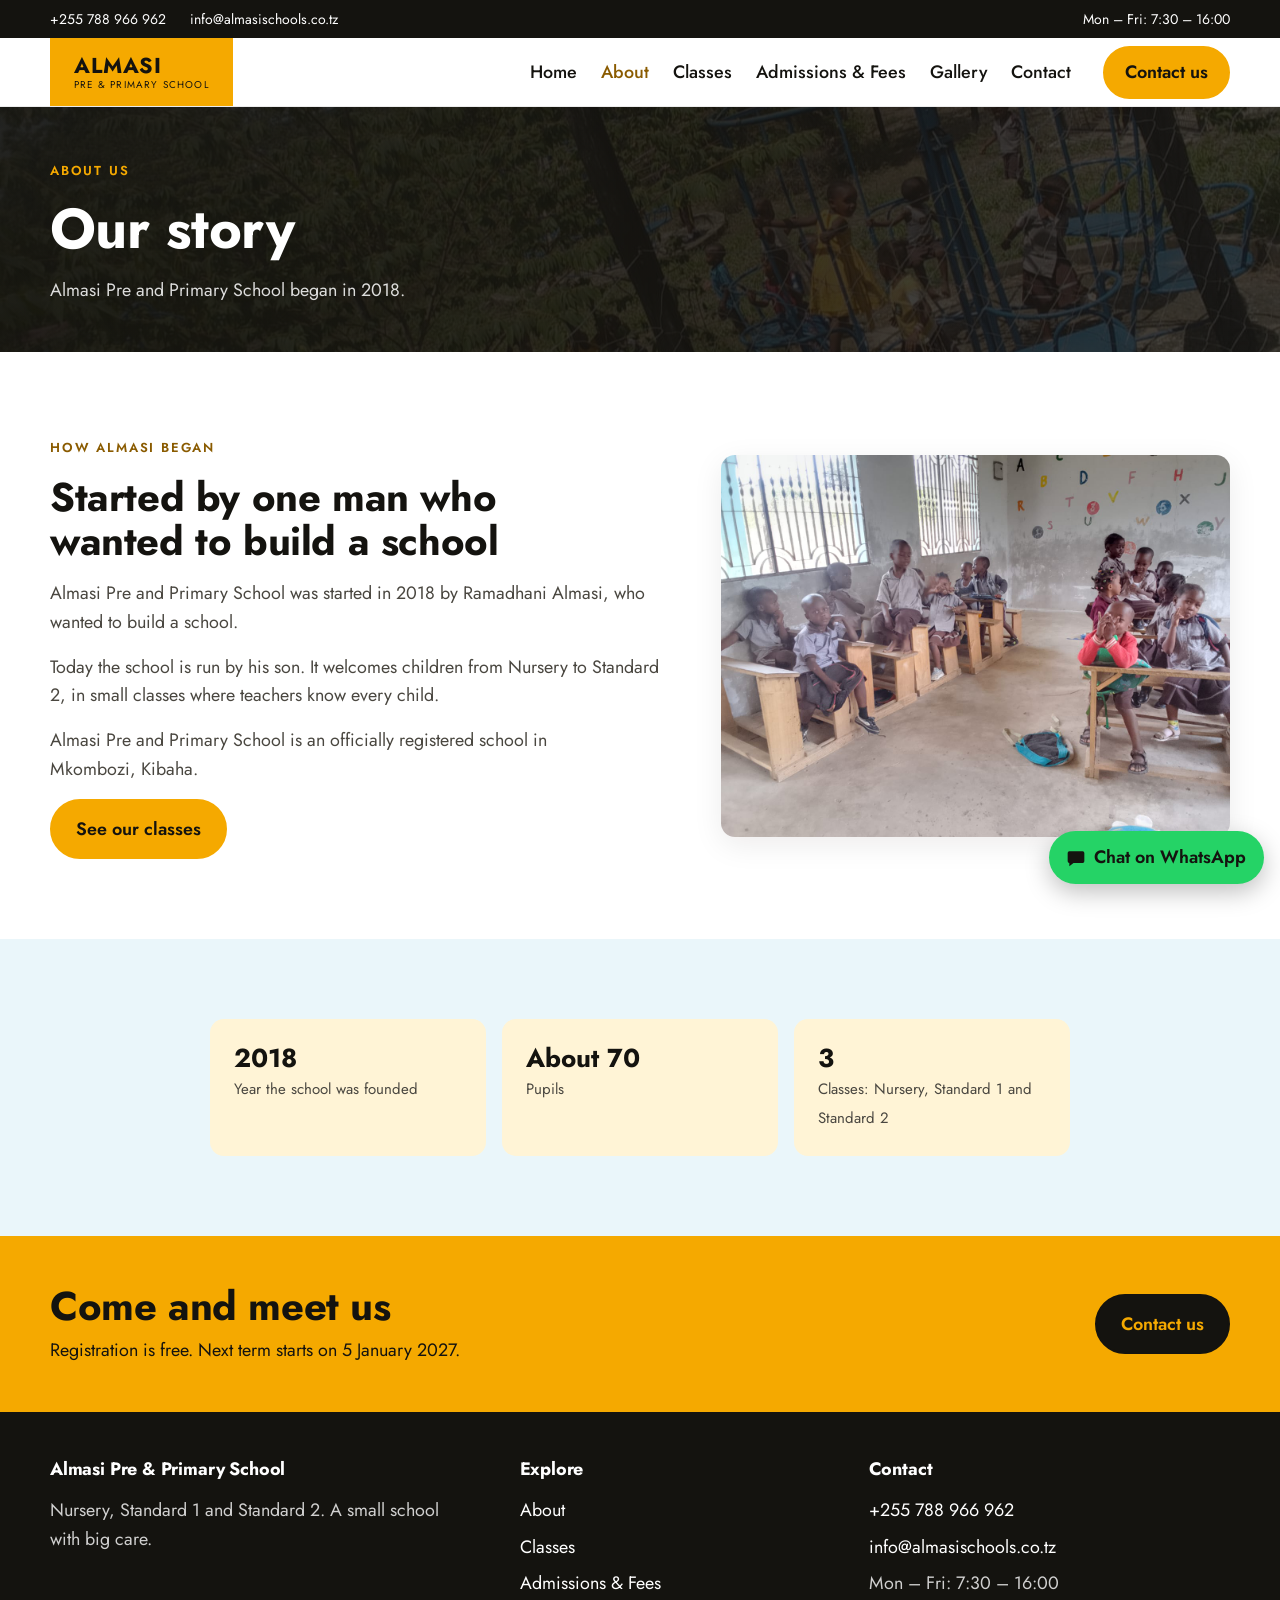
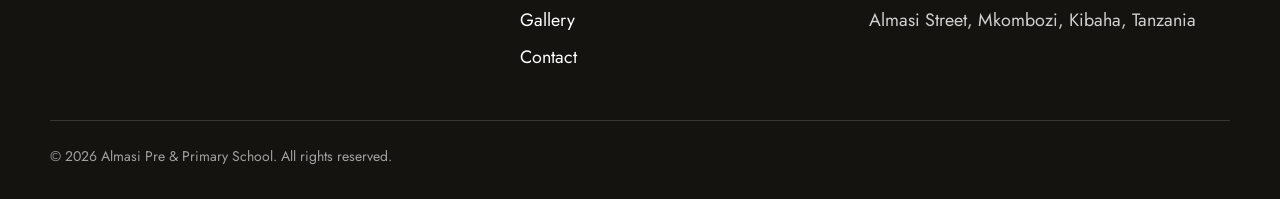
==== about.html @ e77868cb "Initial commit - Almasi Pre and Primary School website" ====
<!doctype html>
<html lang="en">
<head>
  <meta charset="utf-8">
  <meta name="viewport" content="width=device-width, initial-scale=1">
  <title>About | Almasi Pre &amp; Primary School</title>
  <meta name="description" content="Almasi Pre and Primary School was started in 2018 by Ramadhani Almasi in Mkombozi, Kibaha. Read our story.">
  <link rel="preconnect" href="https://fonts.googleapis.com">
  <link rel="preconnect" href="https://fonts.gstatic.com" crossorigin>
  <link href="https://fonts.googleapis.com/css2?family=Jost:wght@400;500;600;700&display=swap" rel="stylesheet">
  <link rel="stylesheet" href="css/tokens.css">
  <link rel="stylesheet" href="css/base.css">
  <link rel="stylesheet" href="css/header.css">
  <link rel="stylesheet" href="css/sections.css">
  <link rel="stylesheet" href="css/footer.css">
  <link rel="stylesheet" href="css/pages.css">
  <script src="js/main.js" defer></script>
</head>
<body>
  <a class="skip" href="#main">Skip to content</a>

  <!-- TODO: confirm email address and opening hours -->
  <div class="topbar">
    <div class="container">
      <div class="topbar__group">
        <a href="tel:+255788966962">+255 788 966 962</a>
        <a href="mailto:info@almasischools.co.tz">info@almasischools.co.tz</a>
      </div>
      <span>Mon – Fri: 7:30 – 16:00</span>
    </div>
  </div>

  <header class="site-header">
    <div class="container">
      <a class="brand" href="index.html" aria-label="Almasi Pre and Primary School, home">
        <strong>ALMASI</strong><span>Pre &amp; Primary School</span>
      </a>
      <button class="nav-toggle" aria-expanded="false" aria-controls="site-nav">Menu</button>
      <nav class="site-nav" id="site-nav" data-open="false" aria-label="Main">
        <ul>
          <li><a class="nav-link" href="index.html">Home</a></li>
          <li><a class="nav-link" href="about.html" aria-current="page">About</a></li>
          <li><a class="nav-link" href="classes.html">Classes</a></li>
          <li><a class="nav-link" href="admissions.html">Admissions &amp; Fees</a></li>
          <li><a class="nav-link" href="gallery.html">Gallery</a></li>
          <li><a class="nav-link" href="contact.html">Contact</a></li>
        </ul>
        <a class="btn" href="contact.html">Contact us</a>
      </nav>
    </div>
  </header>

  <main id="main">
    <section class="page-hero">
      <div class="container">
        <span class="eyebrow">About us</span>
        <h1>Our story</h1>
        <p>Almasi Pre and Primary School began in 2018.</p>
      </div>
    </section>

    <!-- TODO: this story uses only the facts given so far. Add the real details:
         why Ramadhani Almasi wanted a school, key milestones, and the name and role of the person running it today -->
    <section class="section">
      <div class="container about-grid">
        <div>
          <span class="eyebrow">How Almasi began</span>
          <h2>Started by one man who wanted to build a school</h2>
          <p>Almasi Pre and Primary School was started in 2018 by Ramadhani Almasi, who wanted to build a school.</p>
          <p>Today the school is run by his son. It welcomes children from Nursery to Standard 2, in small classes where teachers know every child.</p>
          <p>Almasi Pre and Primary School is an officially registered school in Mkombozi, Kibaha.</p>
          <a class="btn" href="classes.html">See our classes</a>
        </div>
        <div class="about-photo">
          <img src="img/gallery/classroom.jpg" width="1280" height="960" alt="Pupils sitting at their wooden desks in an Almasi classroom" loading="lazy">
        </div>
      </div>
    </section>

    <!-- TODO: update these numbers whenever they change -->
    <section class="section section--tint">
      <div class="narrow">
        <div class="facts">
          <div class="fact"><strong>2018</strong><span>Year the school was founded</span></div>
          <div class="fact"><strong>About 70</strong><span>Pupils</span></div>
          <div class="fact"><strong>3</strong><span>Classes: Nursery, Standard 1 and Standard 2</span></div>
        </div>
      </div>
    </section>

    <section class="band" aria-labelledby="visit-title">
      <div class="container">
        <div>
          <h2 id="visit-title">Come and meet us</h2>
          <p>Registration is free. Next term starts on 5 January 2027.</p>
        </div>
        <a class="btn" href="contact.html">Contact us</a>
      </div>
    </section>
  </main>

  <footer class="site-footer">
    <div class="container">
      <div class="footer__grid">
        <div>
          <h3>Almasi Pre &amp; Primary School</h3>
          <p>Nursery, Standard 1 and Standard 2. A small school with big care.</p>
        </div>
        <div>
          <h3>Explore</h3>
          <ul class="footer__list">
            <li><a href="about.html">About</a></li>
            <li><a href="classes.html">Classes</a></li>
            <li><a href="admissions.html">Admissions &amp; Fees</a></li>
            <li><a href="gallery.html">Gallery</a></li>
            <li><a href="contact.html">Contact</a></li>
          </ul>
        </div>
        <div>
          <h3>Contact</h3>
          <ul class="footer__list">
            <li><a href="tel:+255788966962">+255 788 966 962</a></li>
            <li><a href="mailto:info@almasischools.co.tz">info@almasischools.co.tz</a></li>
            <li>Mon – Fri: 7:30 – 16:00</li>
            <li>Almasi Street, Mkombozi, Kibaha, Tanzania</li>
          </ul>
        </div>
      </div>
      <div class="footer__legal">
        <p>&copy; 2026 Almasi Pre &amp; Primary School. All rights reserved.</p>
      </div>
    </div>
  </footer>

  <a class="whatsapp" href="https://wa.me/255788966962?text=Hello%20Almasi%20Pre%20%26%20Primary%20School%2C%20I%20would%20like%20to%20ask%20about%20admission." aria-label="Chat with us on WhatsApp">
    <svg viewBox="0 0 24 24" width="20" height="20" aria-hidden="true"><path fill="currentColor" d="M4 4h16a2 2 0 0 1 2 2v10a2 2 0 0 1-2 2H9l-5 4v-4H4a2 2 0 0 1-2-2V6a2 2 0 0 1 2-2z"/></svg>
    <span class="whatsapp__label">Chat on WhatsApp</span>
  </a>
</body>
</html>
---- css/tokens.css ----
:root {
  /* brand: from the uniform and the building */
  --yellow: #F5A900;
  --yellow-soft: #FFF4D6;
  --ink: #14130F;
  --ink-soft: #4A4740;
  --sky: #9ED8E6;
  --sky-soft: #EAF6FA;
  --paper: #FFFFFF;
  --amber-dark: #8A5B00; /* readable amber for text links on white */

  /* type */
  --font: "Jost", system-ui, -apple-system, "Segoe UI", Roboto, sans-serif;
  --step-0: clamp(1rem, 0.96rem + 0.2vw, 1.125rem);
  --step-1: clamp(1.25rem, 1.1rem + 0.7vw, 1.625rem);
  --step-2: clamp(1.625rem, 1.3rem + 1.5vw, 2.5rem);
  --step-3: clamp(2.25rem, 1.6rem + 2.4vw, 3.5rem);
  /* space (4px base) */
  --s-1: 0.25rem;
  --s-2: 0.5rem;
  --s-3: 1rem;
  --s-4: 1.5rem;
  --s-5: 2rem;
  --s-6: 3rem;
  --s-7: 5rem;
  --s-8: 7rem;

  /* shape */
  --radius: 14px;
  --radius-pill: 999px;
  --shadow: 0 8px 30px rgba(20, 19, 15, 0.08);
  --container: 1180px;
}
---- css/base.css ----
*, *::before, *::after { box-sizing: border-box; }

html { -webkit-text-size-adjust: 100%; scroll-behavior: smooth; }

body {
  margin: 0;
  font-family: var(--font);
  font-size: var(--step-0);
  line-height: 1.6;
  color: var(--ink);
  background: var(--paper);
}

img, svg, video { display: block; max-width: 100%; height: auto; }

h1, h2, h3 { line-height: 1.1; font-weight: 700; margin: 0 0 var(--s-3); letter-spacing: -0.01em; }
h1 { font-size: var(--step-3); }
h2 { font-size: var(--step-2); }
h3 { font-size: var(--step-1); }

p { margin: 0 0 var(--s-3); color: var(--ink-soft); }
a { color: var(--amber-dark); }

.container { width: min(100% - 2rem, var(--container)); margin-inline: auto; }

.btn {
  display: inline-flex;
  align-items: center;
  gap: var(--s-2);
  padding: 0.85rem 1.5rem;
  border-radius: var(--radius-pill);
  background: var(--yellow);
  color: var(--ink);
  border: 2px solid var(--yellow);
  font: inherit;
  font-weight: 600;
  text-decoration: none;
  cursor: pointer;
  transition: transform 150ms ease-out, background-color 150ms ease-out, color 150ms ease-out;
}
.btn:hover { background: var(--ink); color: var(--yellow); border-color: var(--ink); }
.btn:active { transform: scale(0.97); }
.btn--ghost { background: transparent; border-color: var(--ink); }

:focus-visible { outline: 3px solid var(--ink); outline-offset: 3px; }

@media (prefers-reduced-motion: reduce) {
* { animation: none !important; transition: none !important; scroll-behavior: auto !important; }
}

.eyebrow {
  display: inline-block; margin-bottom: var(--s-3);
  font-size: .8125rem; font-weight: 600; letter-spacing: .14em;
  text-transform: uppercase; color: var(--amber-dark);
}   

h1, h2, h3 { text-wrap: balance; }
html { scroll-padding-top: 5rem; }

p { text-wrap: pretty; }
---- css/header.css ----
.skip {
  position: absolute; left: -999px; top: 0;
  background: var(--ink); color: #fff; padding: .75rem 1rem; z-index: 100;
}
.skip:focus { left: 0; }

.topbar { display: none; background: var(--ink); color: #fff; font-size: .875rem; }
.topbar .container { display: flex; justify-content: space-between; gap: var(--s-4); padding-block: .5rem; }
.topbar__group { display: flex; flex-wrap: wrap; gap: var(--s-4); }
.topbar a { color: #fff; text-decoration: none; }
.topbar a:hover { color: var(--yellow); }

.site-header {
  position: sticky; top: 0; z-index: 50;
  background: var(--paper);
  border-bottom: 1px solid rgba(20, 19, 15, .08);
}
.site-header .container { display: flex; align-items: stretch; justify-content: space-between; min-height: 68px; }

.brand {
  display: flex; flex-direction: column; justify-content: center;
  padding: 0 var(--s-4); background: var(--yellow); color: var(--ink);
  text-decoration: none; line-height: 1;
}
.brand strong { font-size: 1.35rem; letter-spacing: .04em; }.brand span { margin-top: 4px; font-size: .62rem; letter-spacing: .12em; text-transform: uppercase; }
.nav-toggle {
  align-self: center; background: none; border: 2px solid var(--ink);
  border-radius: 10px; padding: .5rem .85rem; font: inherit; font-weight: 600; cursor: pointer;
}

.site-nav {
  display: none; position: absolute; inset: 100% 0 auto 0;
  background: var(--paper); border-bottom: 1px solid rgba(20, 19, 15, .08);
  padding: var(--s-3) 1rem var(--s-4);
}
.site-nav[data-open="true"] { display: block; }
.site-nav ul { list-style: none; margin: 0; padding: 0; display: grid; gap: var(--s-1); }
.nav-link { display: block; padding: .75rem .25rem; color: var(--ink); font-weight: 500; text-decoration: none; }
.nav-link[aria-current="page"] { color: var(--amber-dark); }
.site-nav .btn { margin-top: var(--s-3); }

@media (min-width: 720px) { .topbar { display: block; } }

@media (min-width: 900px) {
  .nav-toggle { display: none; }
  .site-nav, .site-nav[data-open="true"] {
    position: static; display: flex; align-items: center; gap: var(--s-5);
    padding: 0; border: 0; background: none;
  }
  .site-nav ul { display: flex; gap: var(--s-4); }
  .nav-link { padding: .5rem 0; }
  .nav-link:hover { color: var(--amber-dark); }
  .site-nav .btn { margin: 0; padding: .65rem 1.25rem; }
}

@media (max-width: 899px) {
  .site-header .container { width: 100%; padding-right: 1rem; }
}
---- css/sections.css ----
.section { padding-block: var(--s-7); }
.section--tint { background: var(--sky-soft); }
.section__head { max-width: 40rem; margin: 0 auto var(--s-6); text-align: center; }

.cards { display: grid; gap: var(--s-4); }
@media (min-width: 720px) { .cards { grid-template-columns: repeat(3, 1fr); } }

.card {
  display: flex; flex-direction: column; align-items: center; text-align: center;
  padding: var(--s-5) var(--s-4); background: var(--paper);
  border-radius: var(--radius); box-shadow: var(--shadow);
  transition: transform 200ms ease-out, background-color 200ms ease-out;
}
.card__badge {
  display: grid; place-items: center; width: 72px; height: 72px; margin-bottom: var(--s-4);
  border-radius: 50%; background: var(--yellow); color: var(--ink);
  font-weight: 700; font-size: 1.25rem; letter-spacing: .02em;
  transition: background-color 200ms ease-out, color 200ms ease-out;
}
.card__link { margin-top: auto; font-weight: 600; color: var(--ink); text-decoration: none; border-bottom: 2px solid var(--yellow); }

@media (hover: hover) {
  .card:hover { transform: translateY(-4px); background: var(--yellow); }
  .card:hover p { color: var(--ink); }
  .card:hover .card__badge { background: var(--ink); color: var(--yellow); }
  .card:hover .card__link { border-color: var(--ink); }
}

.features { display: grid; gap: var(--s-5); }
@media (min-width: 720px) { .features { grid-template-columns: repeat(3, 1fr); gap: var(--s-6); } }
.feature { border-top: 4px solid var(--yellow); padding-top: var(--s-4); }
.feature h3 { margin-bottom: var(--s-2); }

.band { background: var(--yellow); padding-block: var(--s-6); }
.band .container { display: grid; gap: var(--s-4); align-items: center; }
.band h2, .band p { color: var(--ink); margin-bottom: 0; }
.band p { margin-top: var(--s-2); }
.band .btn { background: var(--ink); color: var(--yellow); border-color: var(--ink); justify-self: start; }
.band .btn:hover { background: #fff; color: var(--ink); border-color: #fff; }
@media (min-width: 720px) { .band .container { grid-template-columns: 1fr auto; gap: var(--s-6); } }
---- css/footer.css ----
.site-footer { background: var(--ink); color: rgba(255,255,255,.8); padding-block: var(--s-6) var(--s-5); }
.site-footer h3 { color: #fff; font-size: 1.125rem; margin-bottom: var(--s-3); }
.site-footer p, .site-footer li { color: rgba(255,255,255,.8); }
.site-footer a { color: #fff; text-decoration: none; }
.site-footer a:hover { color: var(--yellow); }
.footer__grid { display: grid; gap: var(--s-5); }
@media (min-width: 720px) { .footer__grid { grid-template-columns: 1.4fr 1fr 1.2fr; gap: var(--s-6); } }
.footer__list { list-style: none; margin: 0; padding: 0; display: grid; gap: var(--s-2); }
.footer__legal { margin-top: var(--s-6); padding-top: var(--s-4); border-top: 1px solid rgba(255,255,255,.15); font-size: .875rem; }
.footer__legal p { margin: 0; color: rgba(255,255,255,.6); }

.whatsapp {
  position: fixed; right: 16px; bottom: calc(16px + env(safe-area-inset-bottom, 0px)); z-index: 60;
  display: inline-flex; align-items: center; gap: .5rem;
  padding: .75rem 1.1rem; border-radius: var(--radius-pill);
  background: #25D366; color: var(--ink); font-weight: 600; text-decoration: none;
  box-shadow: 0 8px 24px rgba(0,0,0,.25);
  transition: transform 150ms ease-out;
}
.whatsapp:hover { transform: translateY(-2px); }
.whatsapp:active { transform: scale(.97); }

.site-footer { padding-bottom: calc(var(--s-5) + 64px); }

.whatsapp { padding: 0; width: 56px; height: 56px; justify-content: center; }
.whatsapp svg { width: 26px; height: 26px; }
.whatsapp__label {
  position: absolute; width: 1px; height: 1px; overflow: hidden;
  clip: rect(0 0 0 0); white-space: nowrap;
}

@media (min-width: 720px) {
  .site-footer { padding-bottom: var(--s-5); }
  .whatsapp { width: auto; height: auto; padding: .75rem 1.1rem; }
  .whatsapp svg { width: 20px; height: 20px; }
  .whatsapp__label { position: static; width: auto; height: auto; overflow: visible; clip: auto; }
}
---- css/pages.css ----
.page-hero {
  background:
    linear-gradient(90deg, rgba(20,19,15,.92), rgba(20,19,15,.78)),
    url("../img/hero-bg.jpg") center / cover no-repeat;
  color: #fff;
  padding-block: var(--s-6);
}
.page-hero .eyebrow { color: var(--yellow); }
.page-hero h1 { margin: 0; }
.page-hero p { color: rgba(255,255,255,.85); margin: var(--s-3) 0 0; max-width: 42ch; }

.contact-grid { display: grid; gap: var(--s-6); }
@media (min-width: 900px) { .contact-grid { grid-template-columns: 1fr 1.2fr; align-items: start; } }

.contact-list { list-style: none; margin: 0 0 var(--s-5); padding: 0; display: grid; gap: var(--s-4); }
.contact-list h3 {
  margin: 0 0 var(--s-1); font-size: .8125rem;
  text-transform: uppercase; letter-spacing: .12em; color: var(--amber-dark);
}
.contact-list p, .contact-list a {
  margin: 0; font-size: var(--step-1); font-weight: 500;
  color: var(--ink); text-decoration: none;
}
.contact-list a:hover { color: var(--amber-dark); }

.contact-actions { display: flex; flex-wrap: wrap; gap: var(--s-3); }
.btn--wa { background: #25D366; border-color: #25D366; }

.map {
  aspect-ratio: 4 / 3; border-radius: var(--radius); overflow: hidden;
  box-shadow: var(--shadow); background: var(--sky-soft);
}
.map iframe { display: block; width: 100%; height: 100%; border: 0; }
.map-link { display: inline-block; margin-top: var(--s-3); font-weight: 600; }

.narrow { width: min(100% - 2rem, 860px); margin-inline: auto; }

.facts { display: grid; gap: var(--s-3); grid-template-columns: repeat(auto-fit, minmax(210px, 1fr)); }
.fact { background: var(--yellow-soft); border-radius: var(--radius); padding: var(--s-4); }
.fact strong { display: block; font-size: var(--step-1); line-height: 1.2; color: var(--ink); }
.fact span { color: var(--ink-soft); font-size: .9375rem; }

.table-wrap { overflow-x: auto; border-radius: var(--radius); box-shadow: var(--shadow); background: var(--paper); margin-top: var(--s-5); }
.fee-table { width: 100%; border-collapse: collapse; }
.fee-table caption { text-align: left; padding: var(--s-4); font-weight: 700; font-size: var(--step-1); }
.fee-table th, .fee-table td { padding: var(--s-3) var(--s-4); text-align: left; vertical-align: top; border-top: 1px solid rgba(20,19,15,.08); }
.fee-table thead th { background: var(--yellow); color: var(--ink); font-size: .8125rem; letter-spacing: .08em; text-transform: uppercase; }
.fee-table th:last-child, .fee-table td:last-child { text-align: right; white-space: nowrap; font-weight: 700; }
.fee-table small { display: block; font-weight: 400; color: var(--ink-soft); }

.fee-note { margin-top: var(--s-4); }

.steps { list-style: none; counter-reset: step; margin: var(--s-5) 0 0; padding: 0; display: grid; gap: var(--s-4); }
.steps li { counter-increment: step; display: grid; grid-template-columns: 48px 1fr; gap: var(--s-3); align-items: start; }
.steps li::before {
  content: counter(step); display: grid; place-items: center;
  width: 48px; height: 48px; border-radius: 50%;
  background: var(--yellow); color: var(--ink); font-weight: 700;
}
.steps h3 { margin: 0 0 var(--s-1); font-size: 1.125rem; }
.steps p { margin: 0; }

.class-block { display: grid; gap: var(--s-4); padding-block: var(--s-6); border-top: 1px solid rgba(20,19,15,.08); }
.class-block:first-child { border-top: 0; padding-top: 0; }
@media (min-width: 720px) { .class-block { grid-template-columns: 96px 1fr; gap: var(--s-5); } }
.class-block .card__badge { margin: 0; }
.class-block .btn { margin-top: var(--s-4); }

.detail-list {
  margin: var(--s-4) 0 0; padding: var(--s-4);
  background: var(--yellow-soft); border-radius: var(--radius);
  display: grid; gap: var(--s-3);
}
.detail-list div { display: grid; gap: var(--s-1); }
@media (min-width: 560px) { .detail-list div { grid-template-columns: 11rem 1fr; gap: var(--s-3); } }
.detail-list dt { font-weight: 700; color: var(--ink); }
.detail-list dd { margin: 0; color: var(--ink-soft); }

.about-grid { display: grid; gap: var(--s-6); align-items: center; }
@media (min-width: 900px) { .about-grid { grid-template-columns: 1.1fr .9fr; } }
.about-photo { aspect-ratio: 4 / 3; border-radius: var(--radius); overflow: hidden; box-shadow: var(--shadow); }
.about-photo img { width: 100%; height: 100%; object-fit: cover; }

.gallery { columns: 2; column-gap: var(--s-3); }
@media (min-width: 900px) { .gallery { columns: 3; column-gap: var(--s-4); } }
.gallery__item {
  display: block; width: 100%; margin: 0 0 var(--s-3); padding: 0; border: 0;
  border-radius: var(--radius); overflow: hidden; cursor: zoom-in;
  background: var(--sky-soft); box-shadow: var(--shadow); break-inside: avoid;
}
@media (min-width: 900px) { .gallery__item { margin-bottom: var(--s-4); } }
.gallery__item img { width: 100%; height: auto; transition: transform 250ms ease-out; }
@media (hover: hover) { .gallery__item:hover img { transform: scale(1.03); } }

.lightbox { border: 0; padding: 0; background: transparent; max-width: min(92vw, 900px); max-height: 92vh; overflow: visible; }
.lightbox::backdrop { background: rgba(20,19,15,.88); }
.lightbox img { display: block; max-width: 100%; max-height: 78vh; margin-inline: auto; border-radius: var(--radius); }
.lightbox__caption { margin: var(--s-3) 0 0; color: #fff; text-align: center; }
.lightbox__close {
  position: absolute; top: var(--s-2); right: var(--s-2);
  width: 40px; height: 40px; border: 0; border-radius: 50%;
  background: var(--yellow); color: var(--ink); font-size: 1.5rem; line-height: 1; cursor: pointer;
}
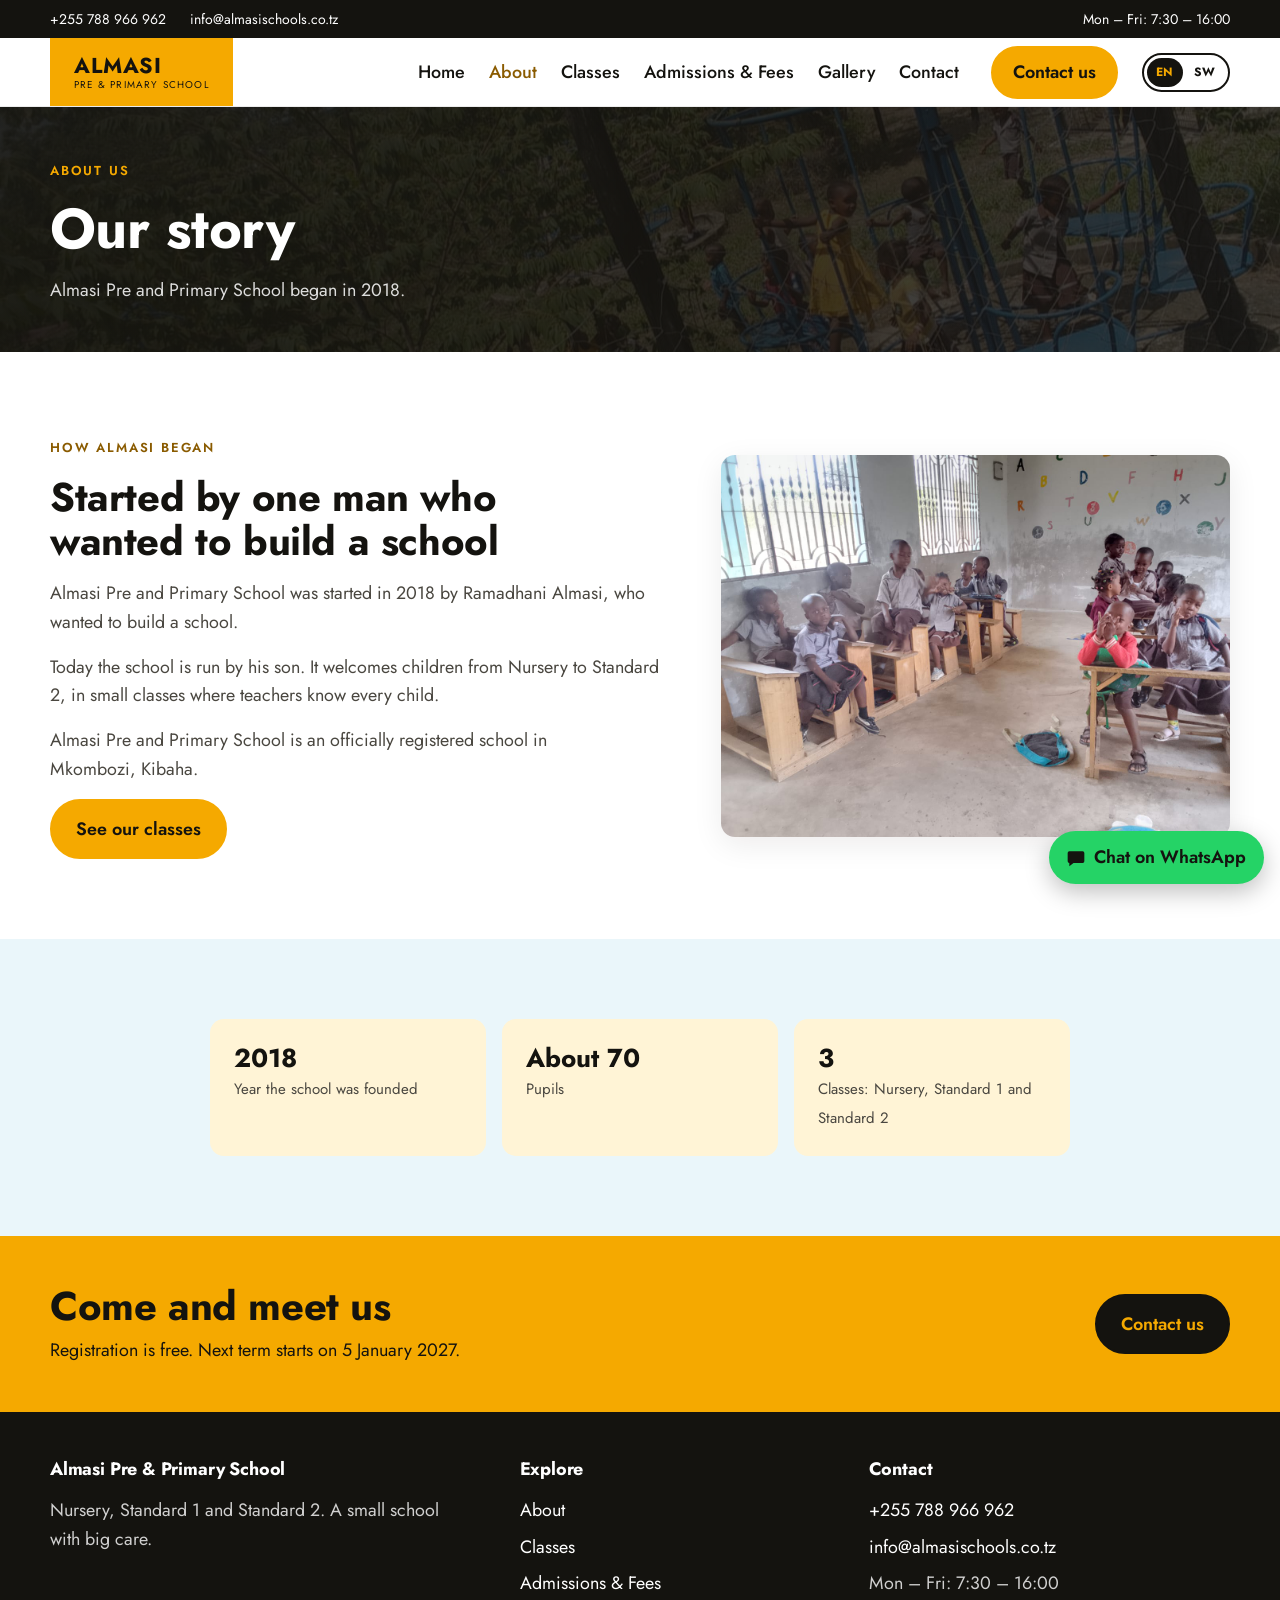
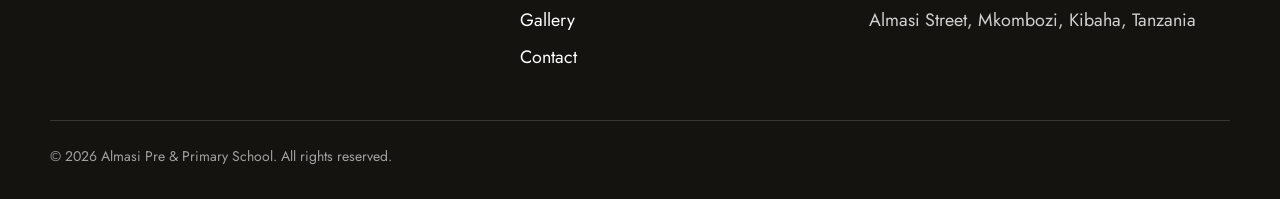
==== commit 6ec2d743: "Add swift hero slideshow, lightbox gallery, and bilingual EN/SW toggle" ====
--- a/about.html
+++ b/about.html
@@ -15,6 +15,7 @@
   <link rel="stylesheet" href="css/footer.css">
   <link rel="stylesheet" href="css/pages.css">
   <script src="js/main.js" defer></script>
+  <script src="js/i18n.js" defer></script>
 </head>
 <body>
   <a class="skip" href="#main">Skip to content</a>
--- a/css/header.css
+++ b/css/header.css
@@ -55,4 +55,27 @@
 
 @media (max-width: 899px) {
   .site-header .container { width: 100%; padding-right: 1rem; }
+}
+
+.lang {
+  display: flex; align-self: center; gap: 2px; padding: 3px;
+  margin-left: auto; margin-right: var(--s-2);
+  border: 2px solid var(--ink); border-radius: var(--radius-pill);
+}
+.lang button {
+  border: 0; border-radius: var(--radius-pill); background: transparent; color: var(--ink);
+  font: inherit; font-size: .75rem; font-weight: 700; letter-spacing: .06em;
+  padding: .3rem .55rem; cursor: pointer;
+  transition: background-color 150ms ease-out, color 150ms ease-out;
+}
+.lang button[aria-pressed="true"] { background: var(--ink); color: var(--yellow); }
+
+@media (max-width: 480px) {
+  .brand { padding: 0 .75rem; }
+  .brand strong { font-size: 1.2rem; }
+  .nav-toggle { padding: .45rem .7rem; }
+}
+@media (min-width: 900px) {
+  .lang { order: 3; margin-left: var(--s-4); margin-right: 0; }
+  .site-nav { order: 2; margin-left: auto; }
 }
